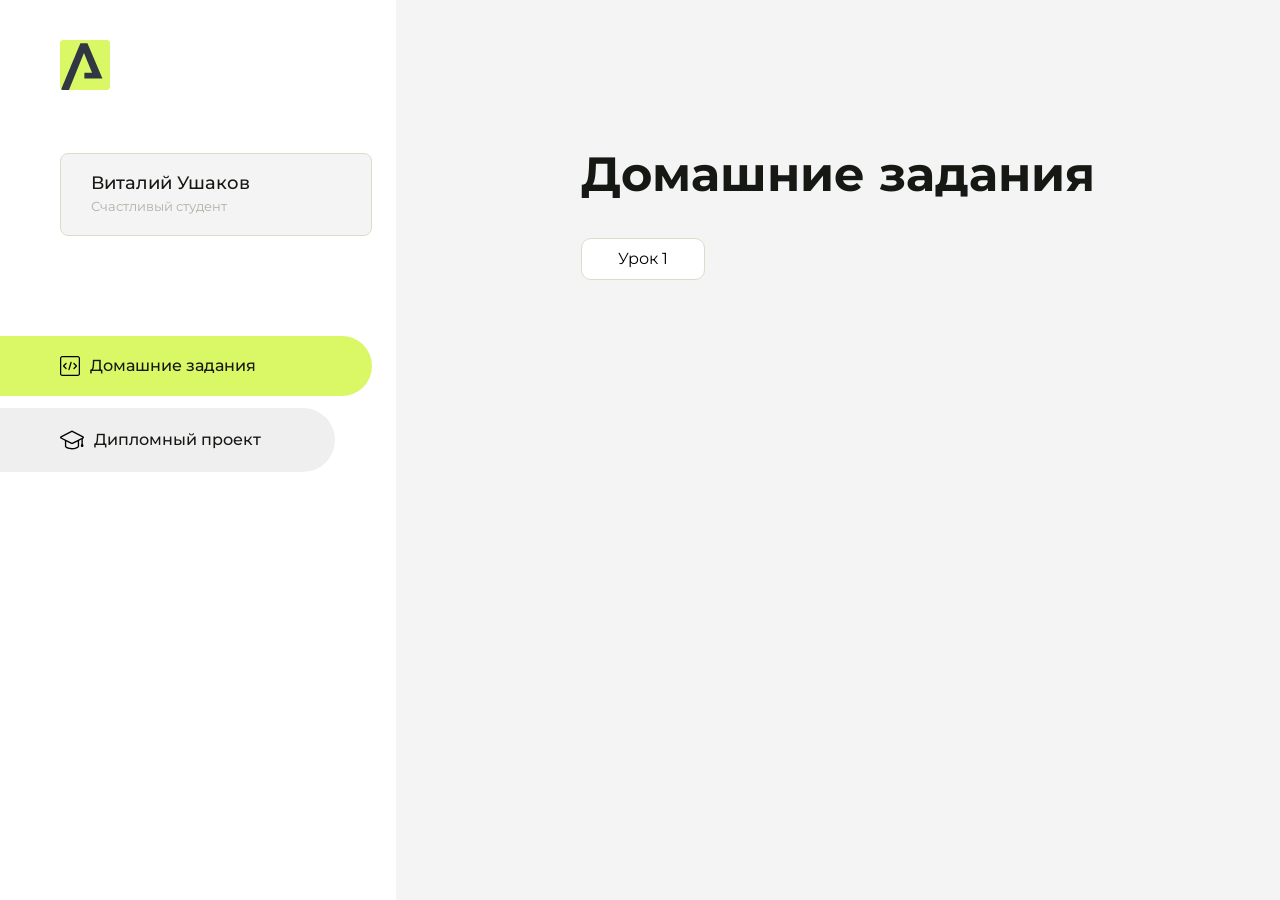
==== index.html @ 4a9dcaac "коммит" ====
<!DOCTYPE html>
<html lang="en">
<head>
    <meta charset="UTF-8">
    <meta name="viewport" content="width=device-width, initial-scale=1.0">
    <title>Домашняя работа</title>
    <link rel="shortcut icon" href="src/logo.ico" type="image/x-icon">
    <link rel="preconnect" href="https://fonts.googleapis.com">
    <link rel="preconnect" href="https://fonts.gstatic.com" crossorigin>
    <link href="https://fonts.googleapis.com/css2?family=Montserrat:wght@400;500;700&family=Rubik:wght@500&display=swap"
          rel="stylesheet">
    <link rel="stylesheet" href="src/style.css">
</head>
<body id="body">
<div class="overlay" id="overlay"></div>
<div class="layout">
    <div class="burger" id="burger">
        <svg viewBox="0 0 24 24" fill="none" xmlns="http://www.w3.org/2000/svg">
            <g id="SVGRepo_bgCarrier" stroke-width="0"></g>
            <g id="SVGRepo_tracerCarrier" stroke-linecap="round" stroke-linejoin="round"></g>
            <g id="SVGRepo_iconCarrier">
                <path d="M4 18L20 18" stroke="#DAF765" stroke-width="2" stroke-linecap="round"></path>
                <path d="M4 12L20 12" stroke="#DAF765" stroke-width="2" stroke-linecap="round"></path>
                <path d="M4 6L20 6" stroke="#DAF765" stroke-width="2" stroke-linecap="round"></path>
            </g>
        </svg>
    </div>
    <aside class="sidebar" id="sidebar">
        <div class="sidebar__inner">
            <div class="logo">
                <svg width="50" height="50" viewBox="0 0 50 50" fill="none" xmlns="http://www.w3.org/2000/svg">
                    <g clip-path="url(#clip0_513_74730)">
                        <path d="M46.17 -0.257004H3.83C1.57281 -0.257004 -0.257 1.57281 -0.257 3.83V46.17C-0.257 48.4272 1.57281 50.257 3.83 50.257H46.17C48.4272 50.257 50.257 48.4272 50.257 46.17V3.83C50.257 1.57281 48.4272 -0.257004 46.17 -0.257004Z"
                              fill="#DAF765"/>
                        <path d="M24.375 38.4H42.461L27.441 3.1585H20.4355C20.4355 3.1585 6.7895 35.881 1.1945 49.294C2.015 50.0275 3.0945 50.257 3.6945 50.257H8.8445L23.954 13.07L32.0465 32.8285H24.375V38.4Z"
                              fill="#323843"/>
                    </g>
                    <defs>
                        <clipPath id="clip0_513_74730">
                            <rect width="50" height="50" fill="white"/>
                        </clipPath>
                    </defs>
                </svg>
            </div>
            <div class="sidebar__user">
                <div class="sidebar__name">Виталий Ушаков</div>
                <div class="sidebar__text">Счастливый студент</div>
            </div>
            <div class="sidebar__tabs">
                <div class="sidebar__item">
                    <button class="sidebar__button active" id="tasks">
                        <svg xmlns="http://www.w3.org/2000/svg" width="20" height="20" viewBox="0 0 20 20" fill="none">
                            <g clip-path="url(#clip0_704_74543)">
                                <path d="M17.7083 20H2.29167C1.0275 20 0 18.9725 0 17.7083V2.29167C0 1.0275 1.0275 0 2.29167 0H17.7083C18.9725 0 20 1.0275 20 2.29167V17.7083C20 18.9725 18.9725 20 17.7083 20ZM2.29167 1.25C1.7175 1.25 1.25 1.7175 1.25 2.29167V17.7083C1.25 18.2825 1.7175 18.75 2.29167 18.75H17.7083C18.2825 18.75 18.75 18.2825 18.75 17.7083V2.29167C18.75 1.7175 18.2825 1.25 17.7083 1.25H2.29167Z"
                                      fill="black"/>
                                <path d="M6.04167 13.125C5.88167 13.125 5.72167 13.0642 5.6 12.9417L3.1 10.4417C2.85583 10.1975 2.85583 9.80167 3.1 9.5575L5.6 7.0575C5.84417 6.81333 6.24 6.81333 6.48417 7.0575C6.72833 7.30167 6.72833 7.6975 6.48417 7.94167L4.42583 10L6.48417 12.0583C6.72833 12.3025 6.72833 12.6983 6.48417 12.9425C6.36167 13.0642 6.20167 13.125 6.04167 13.125Z"
                                      fill="black"/>
                                <path d="M8.95833 14.1667C8.9 14.1667 8.84 14.1583 8.78167 14.1417C8.45083 14.0442 8.26083 13.6967 8.35833 13.3658L10.4417 6.28251C10.5392 5.95084 10.8892 5.76417 11.2175 5.85917C11.5483 5.95667 11.7383 6.30417 11.6408 6.63501L9.5575 13.7183C9.47833 13.9908 9.22833 14.1667 8.95833 14.1667Z"
                                      fill="black"/>
                                <path d="M13.9583 13.125C13.7983 13.125 13.6383 13.0642 13.5167 12.9417C13.2725 12.6975 13.2725 12.3017 13.5167 12.0575L15.575 9.99916L13.5167 7.94083C13.2725 7.69666 13.2725 7.30083 13.5167 7.05666C13.7608 6.81249 14.1567 6.81249 14.4008 7.05666L16.9008 9.55666C17.145 9.80083 17.145 10.1967 16.9008 10.4408L14.4008 12.9408C14.2783 13.0642 14.1183 13.125 13.9583 13.125Z"
                                      fill="black"/>
                            </g>
                            <defs>
                                <clipPath id="clip0_704_74543">
                                    <rect width="20" height="20" fill="white"/>
                                </clipPath>
                            </defs>
                        </svg>
                        <span>Домашние задания</span></button>
                </div>
                <div class="sidebar__item">
                    <button class="sidebar__button" id="diplom">
                        <svg xmlns="http://www.w3.org/2000/svg" width="24" height="24" viewBox="0 0 24 24" fill="none">
                            <g clip-path="url(#clip0_704_74553)">
                                <path d="M23.2628 10.5971C23.7176 10.365 24 9.90375 24 9.39337C24 8.883 23.7176 8.42175 23.2628 8.18962L12.6135 2.75362C12.2291 2.55824 11.7705 2.55787 11.3854 2.75399L0.736875 8.19C0.282375 8.42175 0 8.883 0 9.39337C0 9.90375 0.282375 10.365 0.736875 10.5971L4.89038 12.7177V18.2074C4.89038 19.8154 8.412 21.393 12 21.393C15.5884 21.393 19.1096 19.815 19.1096 18.2074V12.7174L21.4609 11.517V15.8017L20.901 17.2305C20.7409 17.6389 20.7934 18.0994 21.0405 18.4616C21.2876 18.8246 21.6979 19.041 22.1366 19.041C22.5754 19.041 22.9852 18.8246 23.2324 18.462C23.4795 18.099 23.532 17.6385 23.3719 17.2301L22.8124 15.8021V10.827L23.2628 10.5971ZM17.7623 18.1721C17.6198 18.6375 15.3491 20.0419 12 20.0419C8.65088 20.0419 6.38025 18.6375 6.2415 18.2074V12.3037L6.23887 12.3019C6.23812 12.057 6.1065 11.8207 5.87325 11.7019L1.3515 9.39337L12 3.95737L22.6489 9.39337L12 14.8294L5.87325 11.7019C5.54063 11.5331 4.6695 11.6674 4.5 12C4.33012 12.3322 4.55813 12.5479 4.89038 12.7177L11.3857 16.0331C11.5781 16.1314 11.7889 16.1805 12 16.1805C12.2107 16.1805 12.4222 16.1314 12.6146 16.0331L17.7593 13.407L17.7623 18.1721Z"
                                      fill="black"/>
                            </g>
                            <defs>
                                <clipPath id="clip0_704_74553">
                                    <rect width="24" height="24" fill="white"/>
                                </clipPath>
                            </defs>
                        </svg>
                        <span>Дипломный проект</span></button>
                </div>
            </div>
        </div>

    </aside>
    <div class="content">
        <div class="container">
            <div class="content__block" id="tasksBlock">
                <div class="content__title">Домашние задания</div>
                <ul class="content__list">
                    <li class="content__list-item">
                        <a href="lesson1/index.html">Урок 1</a>
                    </li>
                </ul>
            </div>
            <div class="content__block hidden" id="diplomBlock">
                <div class="content__title">Дипломный проект</div>
                <div class="content__list-diplom">
                    <a href="ПАПКА-С-НОМЕРОМ-УРОКА">Ссылка на ДЗ</a>
                </div>
                <div class="content__decor">
                    <div class="content__decor-text">Давай проверим, чему ты научился!</div>
                    <div class="content__decor-img">
                        <img src="src/decor.png" alt="decor">
                    </div>
                </div>
            </div>
        </div>
    </div>
</div>
<script src="src/index.js"></script>
</body>
</html>
---- src/style.css ----
*{padding: 0;margin: 0;border: 0;}
*,*:before,*:after{-webkit-box-sizing: border-box;box-sizing: border-box;}
:focus,:active{outline: none;}
a:focus,a:active{outline: none;}
nav,footer,header,aside{display: block;}
html,body{
    height:100%;width:100%;
    font-size:100%;line-height:1;-ms-text-size-adjust:100%;-moz-text-size-adjust:100%;-webkit-text-size-adjust:100%;}
input,button,textarea{font-family:inherit;}
input::-ms-clear{display: none;}
button{cursor: pointer;}
button::-moz-focus-inner{padding:0;border:0;}
a,a:visited{text-decoration: none;}
a:hover{text-decoration: none;}
ul li{list-style: none;}
img{vertical-align: top;}
h1,h2,h3,h4,h5,h6{font-size:inherit;font-weight: inherit;}
a{color:inherit;}



body {
    font-family: "Montserrat",SansSerif;
    color: black;
}

body.overflow {
    overflow: hidden;
}



.layout {
    display: -webkit-box;
    display: -ms-flexbox;
    display: flex;
    min-height: 100vh;
}

.sidebar {
    padding: 40px 24px 40px 0;
    -ms-flex-negative: 0;
    flex-shrink: 0;
    background-color: white;
}



.content {
    -webkit-box-flex: 1;
    -ms-flex-positive: 1;
    flex-grow: 1;
    background-color: #F4F4F4;
}

.container {
    display: -webkit-box;
    display: -ms-flexbox;
    display: flex;
    -webkit-box-orient: vertical;
    -webkit-box-direction: normal;
    -ms-flex-direction: column;
    flex-direction: column;
    -webkit-box-pack: center;
    -ms-flex-pack: center;
    justify-content: center;
    -webkit-box-align: center;
    -ms-flex-align: center;
    align-items: center;
    padding: 150px 60px 80px 60px;
}


.logo {
    margin-left: 60px;
    margin-bottom: 60px;
}

.sidebar__user {
    background-color: #F4F4F4;
    padding: 20px 30px;
    margin-left: 60px;
    margin-bottom: 100px;
    border-radius: 8px;
    border: 1px solid #DADEC9;
}

.sidebar__name {
    color:#161814;
    font-size: 18px;
    font-weight: 500;
    margin-bottom: 6px;
}

.sidebar__text {
    color: #AFB1A7;
    font-size: 13px;
    font-weight: 400;
    line-height: 130%; /* 16.9px */
}

.sidebar__item {
    width: 372px;
}

.sidebar__button {
    display: -webkit-box;
    display: -ms-flexbox;
    display: flex;
    -webkit-box-align: center;
    -ms-flex-align: center;
    align-items: center;
    gap: 10px;
    padding: 20px 60px;
    margin-bottom: 12px;
    border-radius: 0px 100px 100px 0px;
    -webkit-transition: all .5s;
    -o-transition: all .5s;
    transition: all .5s;
    cursor: pointer;
    width: 90%;
    color:#161814;
    font-size: 16px;
    font-weight: 500;
}

.sidebar__button.active , .sidebar__button:hover {
    width: 100%;
    background-color: #DAF765;
}


.content__title {
    color: #161814;
    font-size: 48px;
    font-weight: 700;
    margin-bottom: 40px;
}

.content__list {
    display: -webkit-box;
    display: -ms-flexbox;
    display: flex;
    -webkit-box-align: center;
    -ms-flex-align: center;
    align-items: center;
    -ms-flex-wrap: wrap;
    flex-wrap: wrap;
    gap: 20px;
}



.content__list-item  {
    cursor: pointer;
    padding: 12px 18px;
    background-color: #fff;
    border-radius: 10px;
    border: 1px solid #DADEC9;
    -webkit-transition: all .3s;
    -o-transition: all .3s;
    transition: all .3s;
}

.content__list-item:hover,.content__list-diplom:hover {
    background-color: #AFB1A7;
}

li a {
    padding: 12px 18px;

}


.content__list-diplom {
    -webkit-transition: all .3s;
    -o-transition: all .3s;
    transition: all .3s;
    display: inline-block;
    padding: 12px 18px;
    background-color: #fff;
    border-radius: 10px;
    border: 1px solid #DADEC9;
}

.content__decor {
    display: -webkit-box;
    display: -ms-flexbox;
    display: flex;
    -webkit-box-align: center;
    -ms-flex-align: center;
    align-items: center;
}

.content__decor-text {
    color:#BEDD44;
    font-size: 36px;
    font-weight: 700;
    line-height: 110%; /* 39.6px */
}

.content__block {
    max-width: 1200px;
}

.content__block.hidden {
    display: none;
}

.content__decor-img img{
    width: 100%;
}

.burger {
    display: none;
    padding: 5px;
    position: fixed;
    top: 3%;
    right: 7%;
    width: 40px;
    height: 40px;
    background-color: #161814;
    border-radius: 50%;
    z-index: 10;
    border: 1px solid #DAF765;
}

@media (max-width: 768px) {
    .burger {
        display: block;
    }

    .sidebar {
        -webkit-transition: all .3s;
        -o-transition: all .3s;
        transition: all .3s;
        -webkit-transform: translateX(-100%);
        -ms-transform: translateX(-100%);
        transform: translateX(-100%);
        position: fixed;
        top: 0;
        left: 0;
        bottom: 0;
        z-index: 5;
    }

    .sidebar.show {
        -webkit-transform: translateX(0%);
        -ms-transform: translateX(0%);
        transform: translateX(0%);
    }

    .overlay {
        opacity: 0;
        pointer-events: none;
        -webkit-transition: all .3s;
        -o-transition: all .3s;
        transition: all .3s;
        position: absolute;
        top: 0;
        right: 0;
        left: 0;
        bottom: 0;
        z-index: 3;
        background-color: #000000e0;
    }

    .overlay.show {
        opacity: 1;
        pointer-events: all;
    }

    .container {
        padding: 40px 20px;
        min-height: 100%;
    }

    .content__decor {
        margin-top: 20px;
        -webkit-box-orient: vertical;
        -webkit-box-direction: normal;
        -ms-flex-direction: column;
        flex-direction: column;
    }
}

@media (max-width: 400px) {
    .sidebar__user {
        margin-left: 0;
    }
}
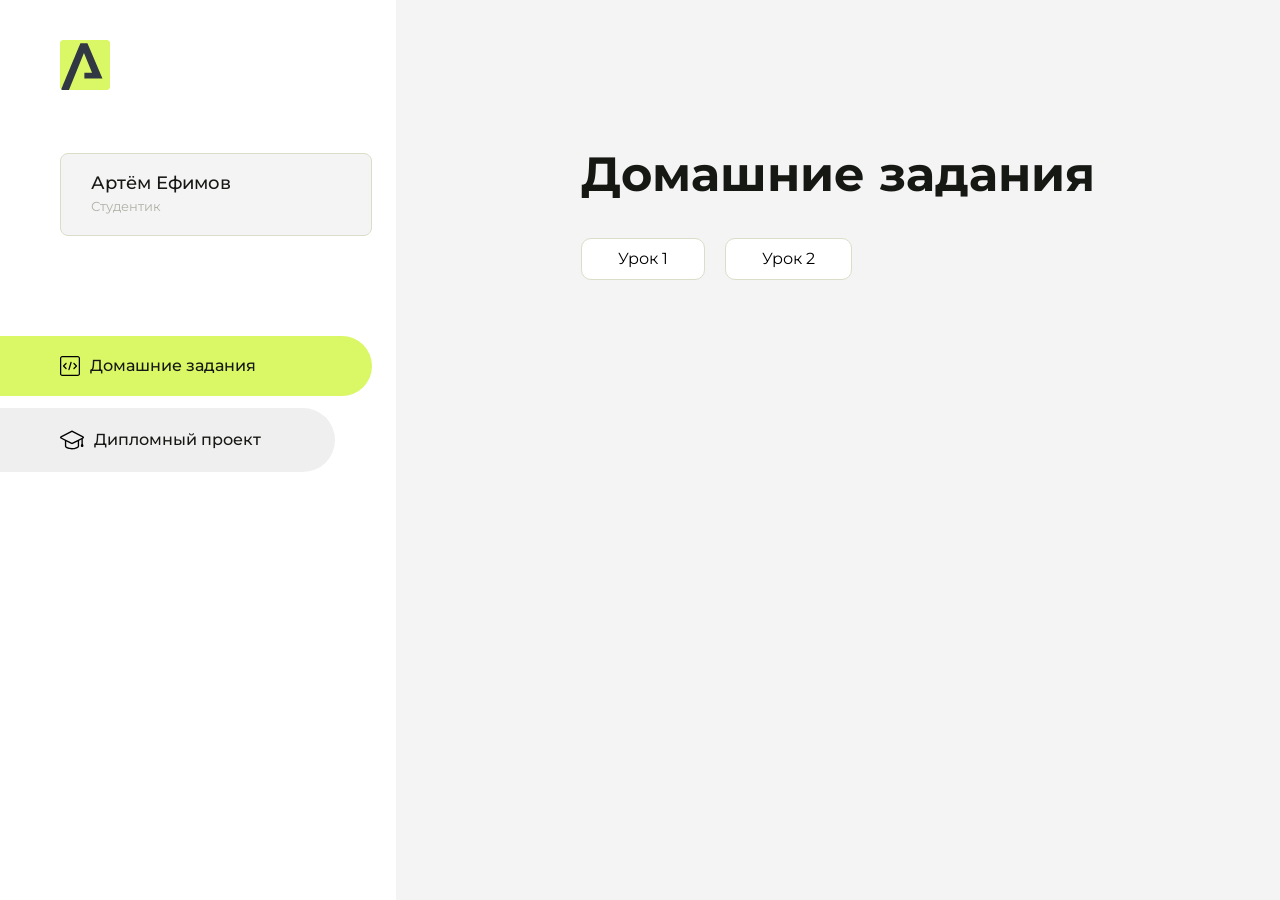
==== commit 535703a2: "Update index.html" ====
--- a/index.html
+++ b/index.html
@@ -43,8 +43,8 @@
                 </svg>
             </div>
             <div class="sidebar__user">
-                <div class="sidebar__name">Виталий Ушаков</div>
-                <div class="sidebar__text">Счастливый студент</div>
+                <div class="sidebar__name">Артём Ефимов</div>
+                <div class="sidebar__text">Студентик</div>
             </div>
             <div class="sidebar__tabs">
                 <div class="sidebar__item">
@@ -93,7 +93,10 @@
                 <div class="content__title">Домашние задания</div>
                 <ul class="content__list">
                     <li class="content__list-item">
-                        <a href="lesson1/index.html">Урок 1</a>
+                        <a href="aroken/index.html">Урок 1</a>
+                    </li>
+                                        <li class="content__list-item">
+                        <a href="123123/index.html">Урок 2</a>
                     </li>
                 </ul>
             </div>
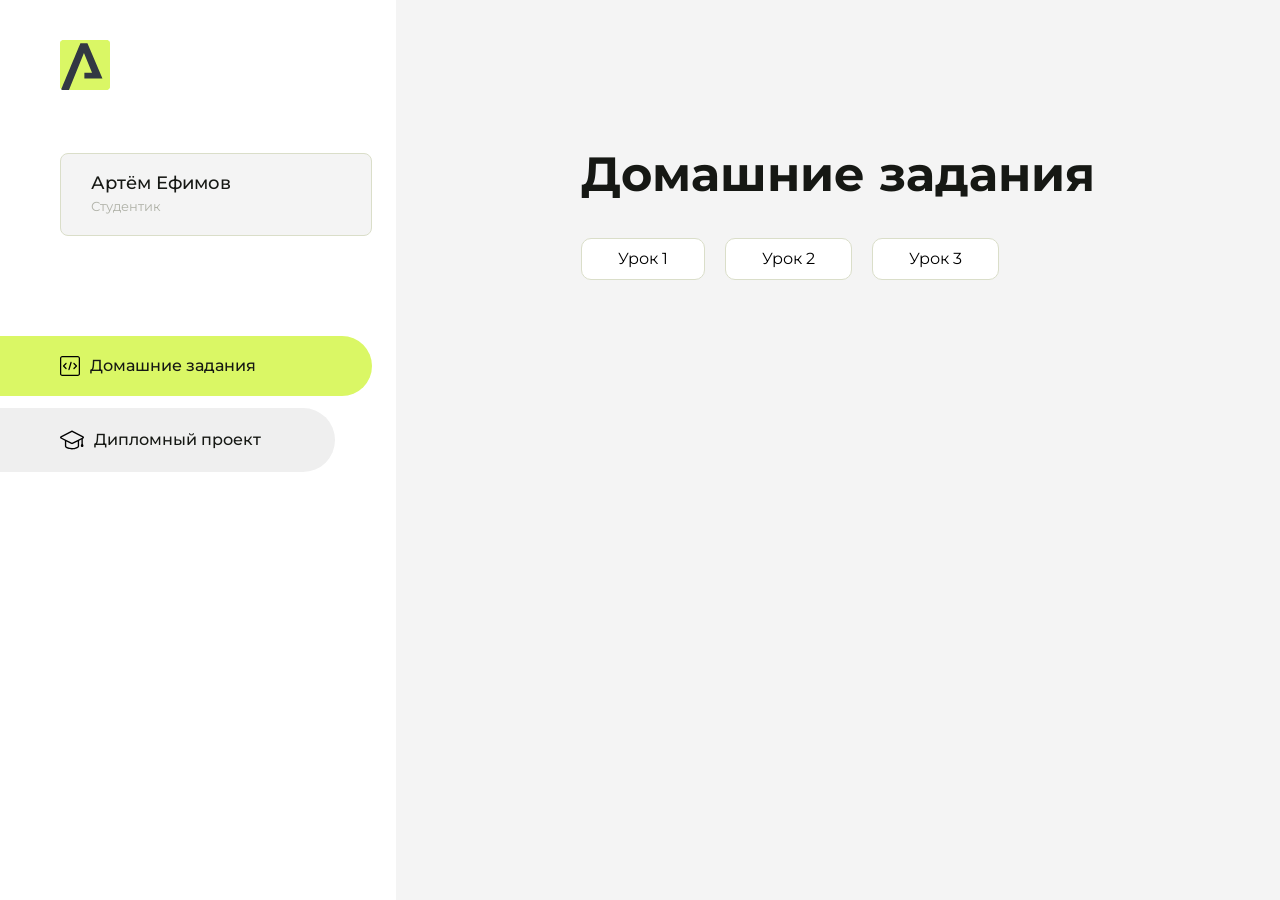
==== commit b3edb3ee: "Update index.html" ====
--- a/index.html
+++ b/index.html
@@ -96,7 +96,10 @@
                         <a href="aroken/index.html">Урок 1</a>
                     </li>
                                         <li class="content__list-item">
-                        <a href="123123/index.html">Урок 2</a>
+                        <a href="pj1/index.html">Урок 2</a>
+                    </li>
+                     <li class="content__list-item">
+                        <a href="123123/index.html">Урок 3</a>
                     </li>
                 </ul>
             </div>
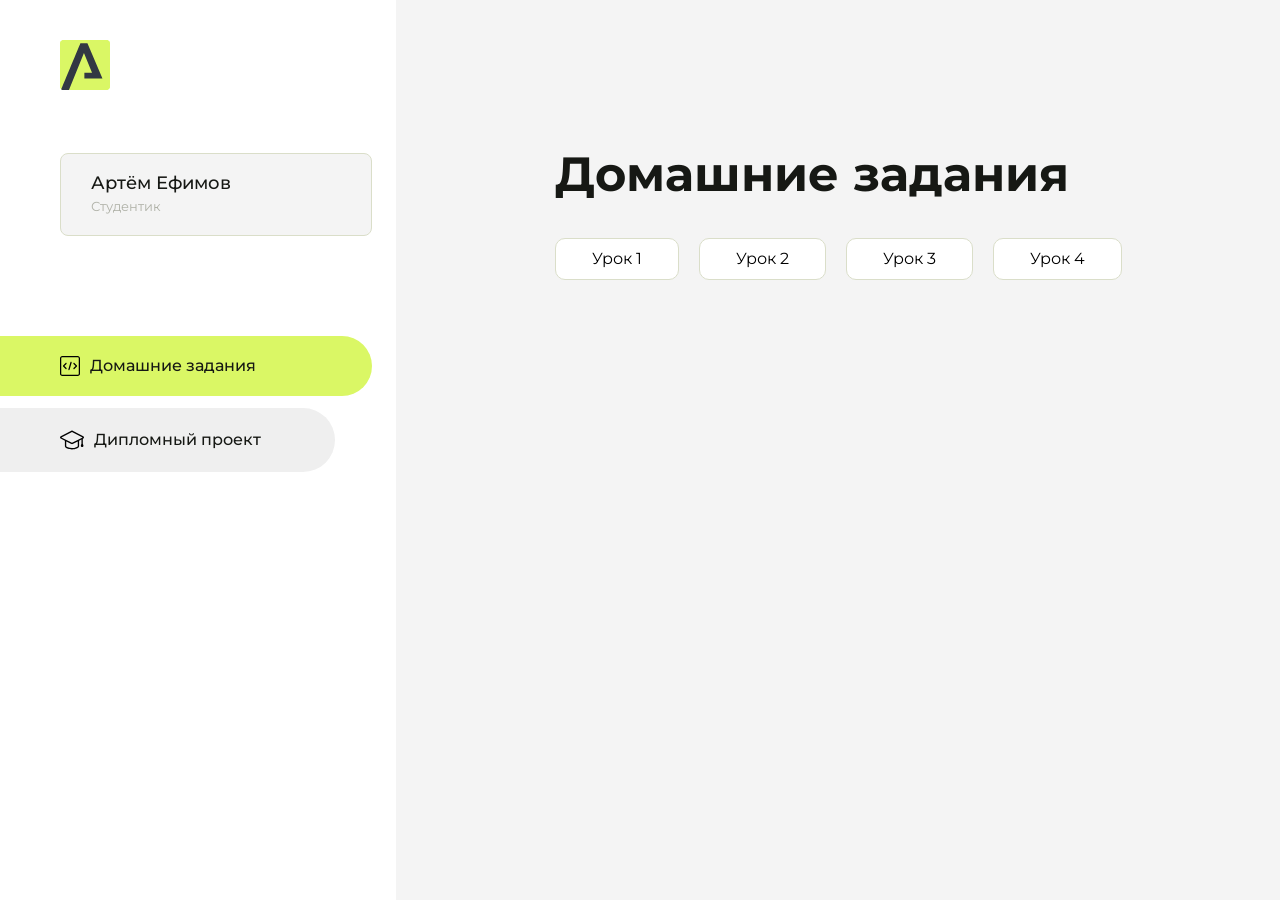
==== commit 780703e2: "Update index.html" ====
--- a/index.html
+++ b/index.html
@@ -99,7 +99,10 @@
                         <a href="pj1/index.html">Урок 2</a>
                     </li>
                      <li class="content__list-item">
-                        <a href="123123/index.html">Урок 3</a>
+                        <a href="pj2/index.html">Урок 3</a>
+                    </li>
+                    <li class="content__list-item">
+                        <a href="123123/index.html">Урок 4</a>
                     </li>
                 </ul>
             </div>
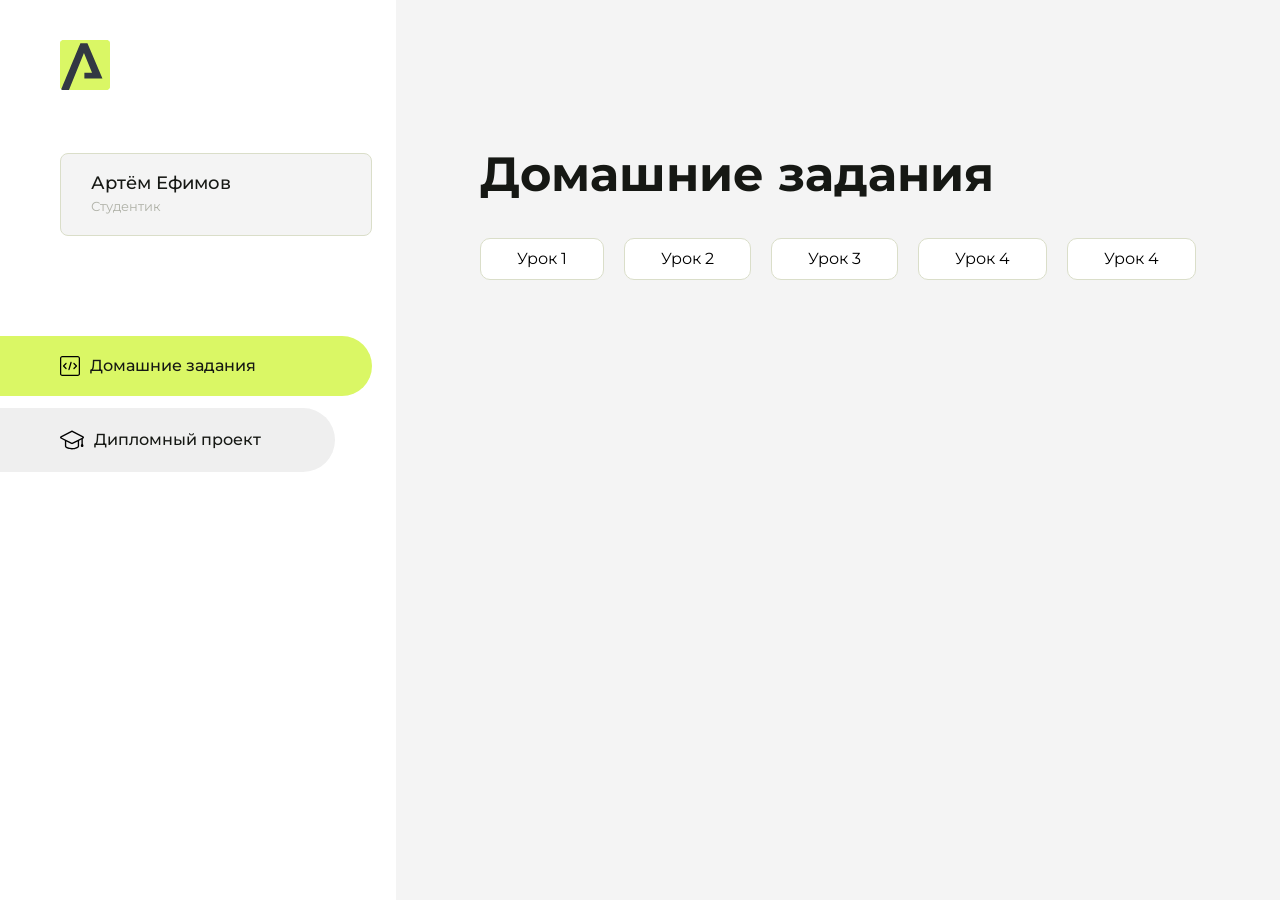
==== commit f23422bc: "Update index.html" ====
--- a/index.html
+++ b/index.html
@@ -102,6 +102,9 @@
                         <a href="pj2/index.html">Урок 3</a>
                     </li>
                     <li class="content__list-item">
+                        <a href="pj3/index.html">Урок 4</a>
+                    </li>
+                    <li class="content__list-item">
                         <a href="123123/index.html">Урок 4</a>
                     </li>
                 </ul>
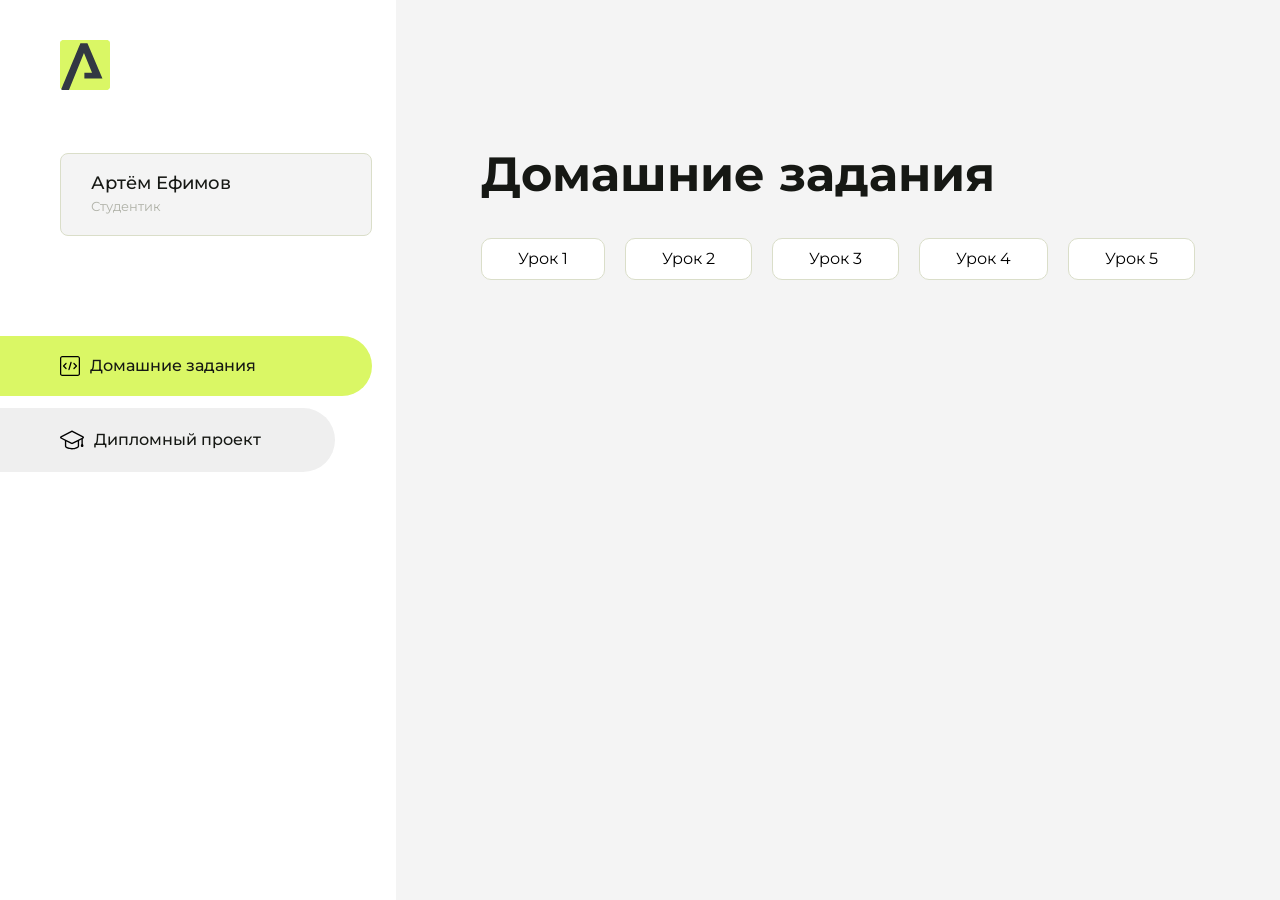
==== commit 35740321: "Update index.html" ====
--- a/index.html
+++ b/index.html
@@ -105,7 +105,7 @@
                         <a href="pj3/index.html">Урок 4</a>
                     </li>
                     <li class="content__list-item">
-                        <a href="123123/index.html">Урок 4</a>
+                        <a href="123123/index.html">Урок 5</a>
                     </li>
                 </ul>
             </div>
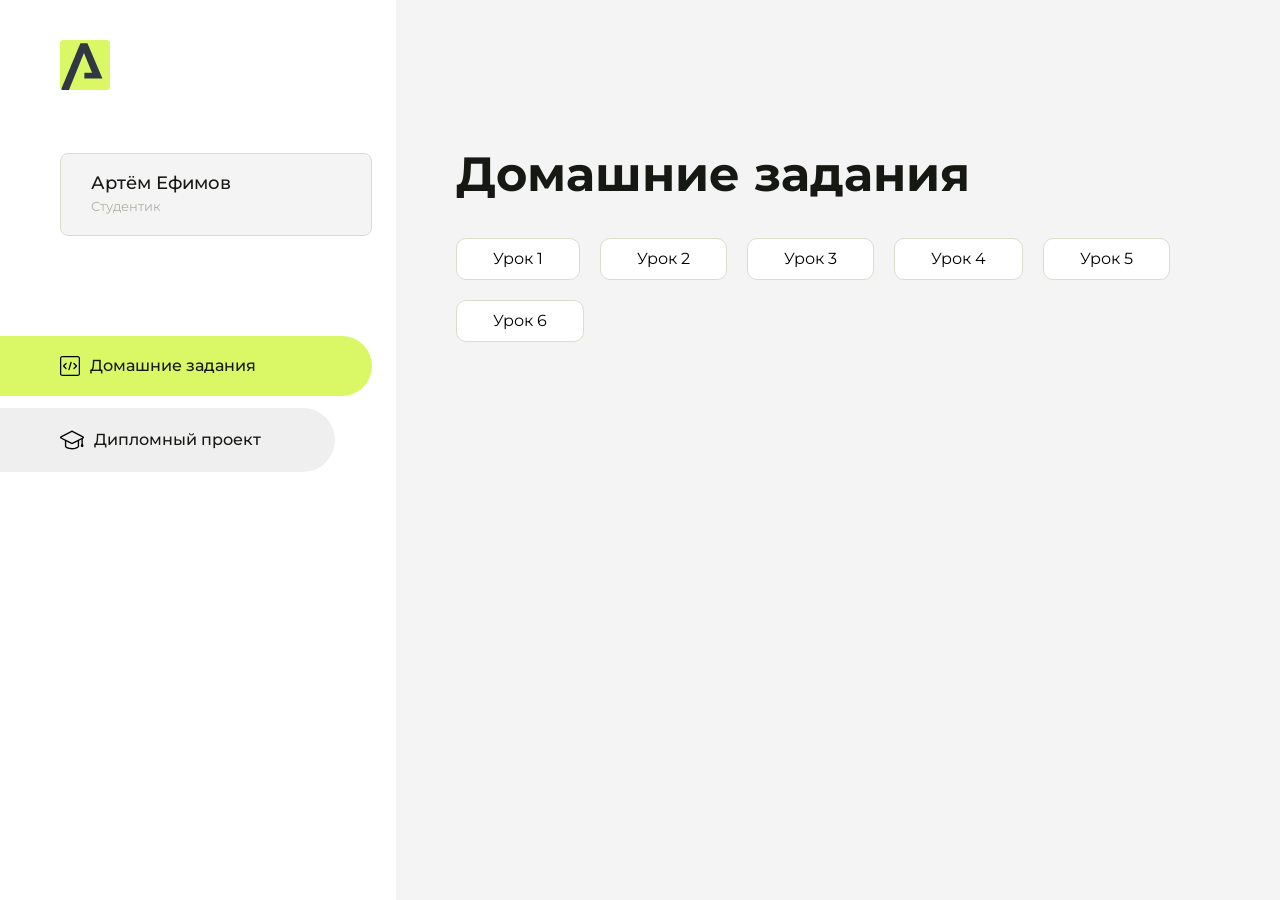
==== commit 10b2aaec: "Update index.html" ====
--- a/index.html
+++ b/index.html
@@ -105,7 +105,10 @@
                         <a href="pj3/index.html">Урок 4</a>
                     </li>
                     <li class="content__list-item">
-                        <a href="123123/index.html">Урок 5</a>
+                        <a href="pj4/index.html">Урок 5</a>
+                    </li>
+                    <li class="content__list-item">
+                        <a href="123123/index.html">Урок 6</a>
                     </li>
                 </ul>
             </div>
